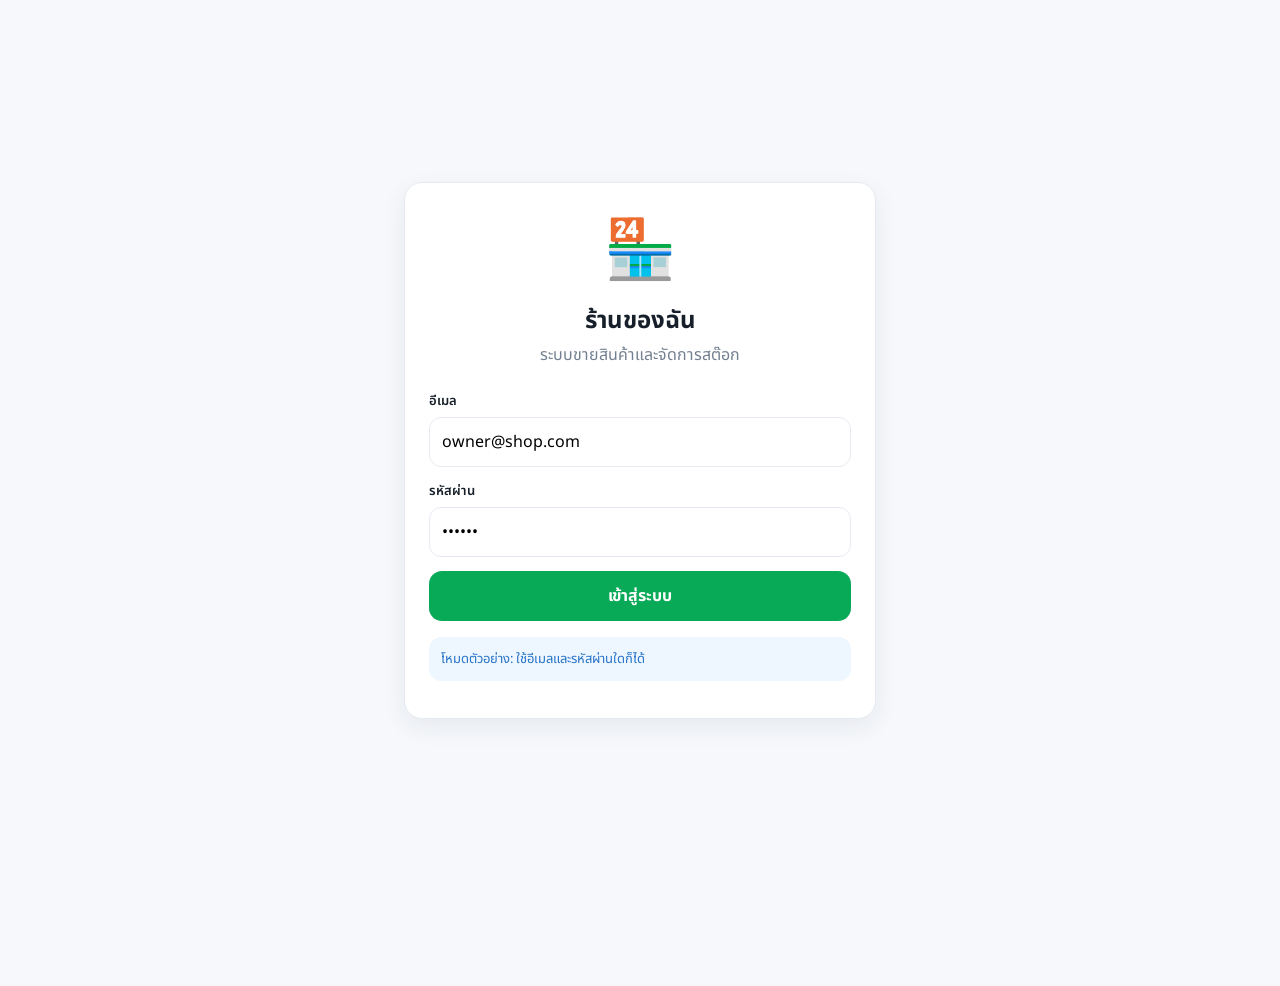
==== index.html @ 00ae4c8f "commit" ====
<!doctype html><html lang="th"><head><meta charset="utf-8"><meta name="viewport" content="width=device-width,initial-scale=1"><title>ร้านของฉัน</title><script>location.replace(localStorage.getItem('shop_user')?'pos.html':'login.html')</script></head><body></body></html>
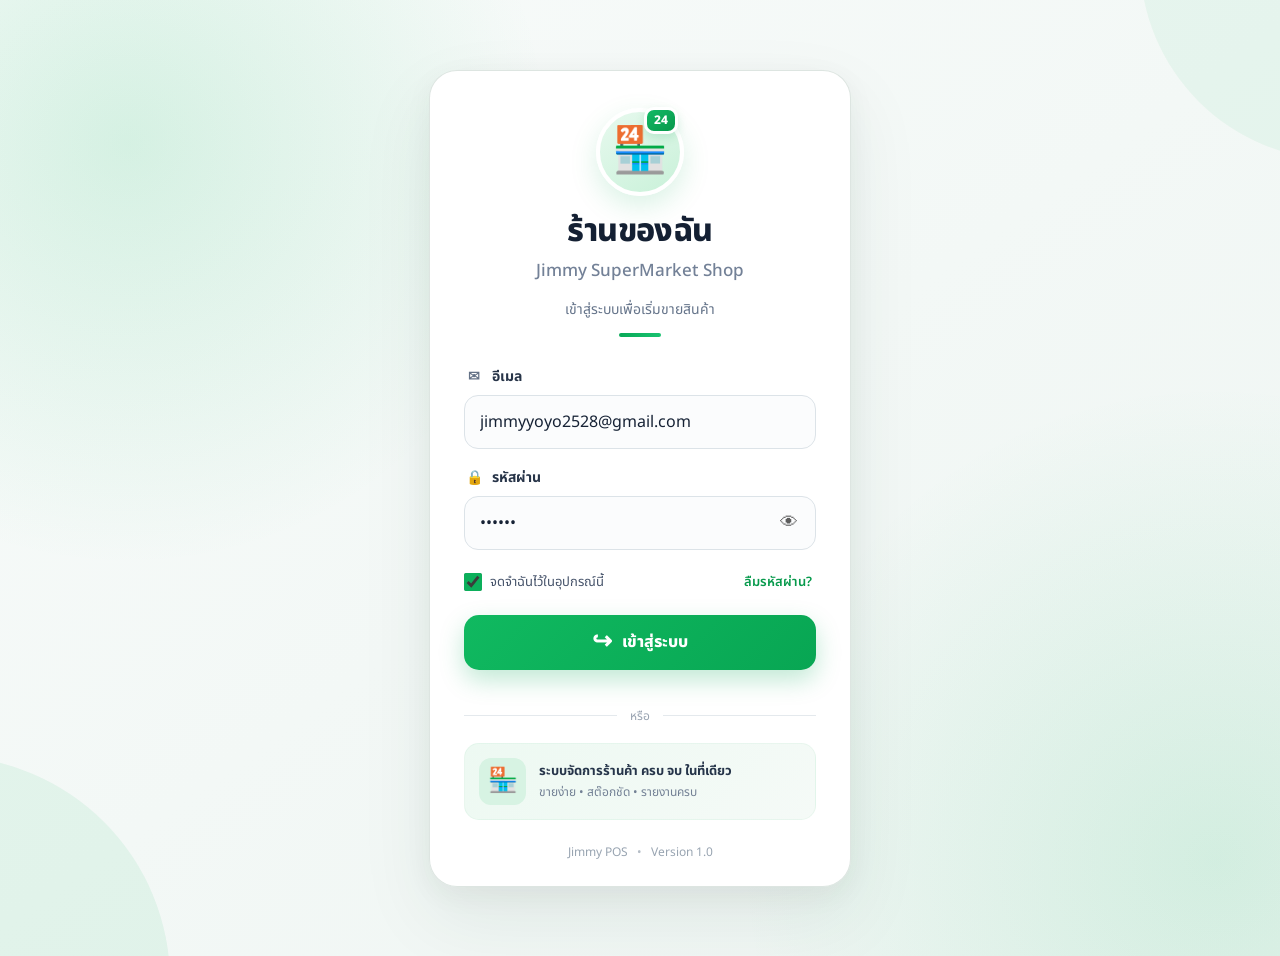
==== commit 03d16c72: "commit" ====
--- a/index.html
+++ b/index.html
@@ -1 +1,13 @@
-<!doctype html><html lang="th"><head><meta charset="utf-8"><meta name="viewport" content="width=device-width,initial-scale=1"><title>ร้านของฉัน</title><script>location.replace(localStorage.getItem('shop_user')?'pos.html':'login.html')</script></head><body></body></html>+<!doctype html>
+<html lang="th">
+
+<head>
+    <meta charset="utf-8">
+    <meta name="viewport" content="width=device-width,initial-scale=1">
+    <title>ร้านของฉัน</title>
+    <script>location.replace('login.html')</script>
+</head>
+
+<body></body>
+
+</html>
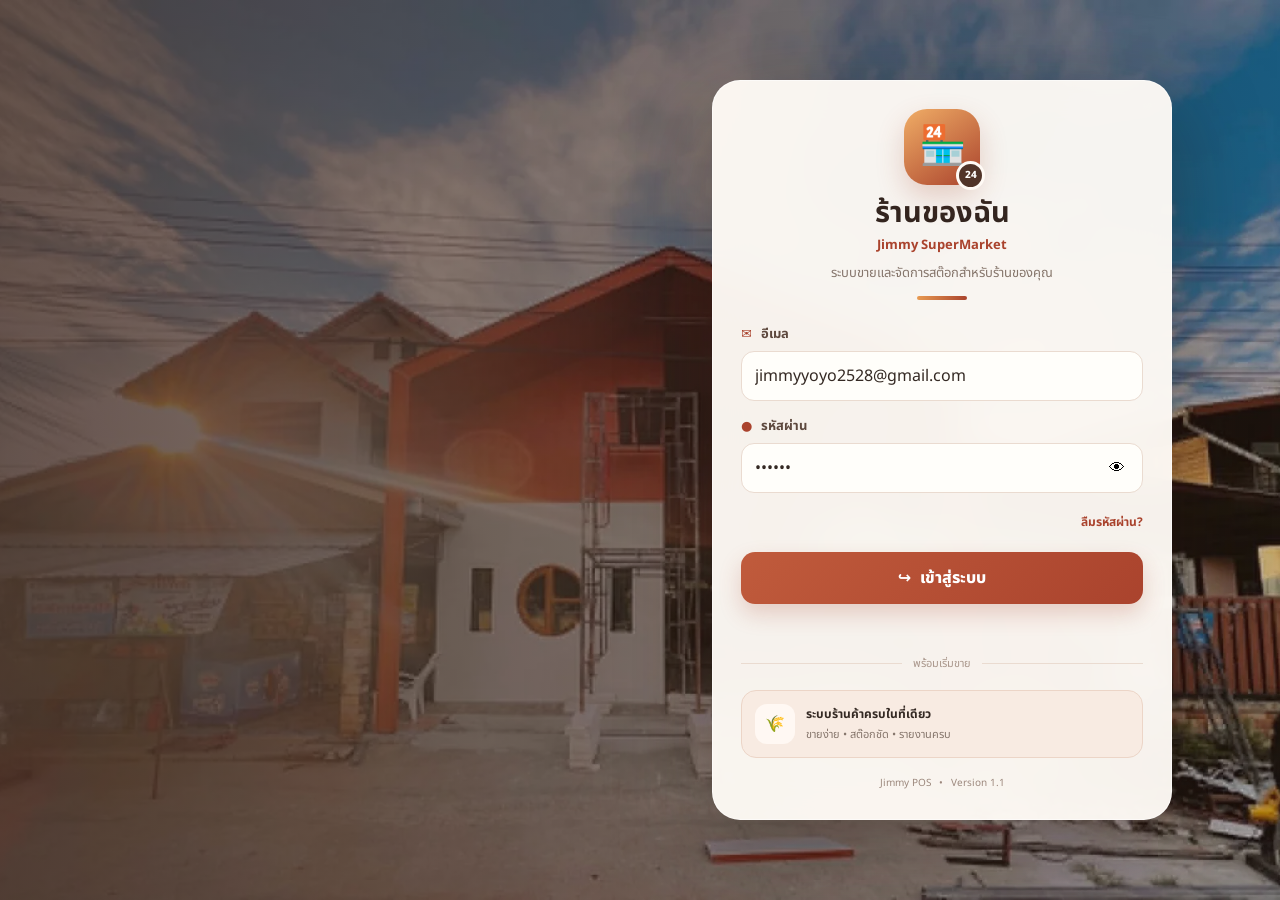
==== commit 997d8fa2: "first commit" ====
--- a/index.html
+++ b/index.html
@@ -1,13 +1,14 @@
 <!doctype html>
 <html lang="th">
-
 <head>
-    <meta charset="utf-8">
-    <meta name="viewport" content="width=device-width,initial-scale=1">
-    <title>ร้านของฉัน</title>
-    <script>location.replace('login.html')</script>
+  <meta charset="utf-8">
+  <meta name="viewport" content="width=device-width, initial-scale=1">
+  <meta name="theme-color" content="#AA432D">
+  <title>ร้านของฉัน</title>
+  <meta http-equiv="refresh" content="0; url=login.html">
+  <script>location.replace('login.html');</script>
 </head>
-
-<body></body>
-
-</html>+<body>
+  <p><a href="login.html">เข้าสู่ระบบ Jimmy SuperMarket</a></p>
+</body>
+</html>
